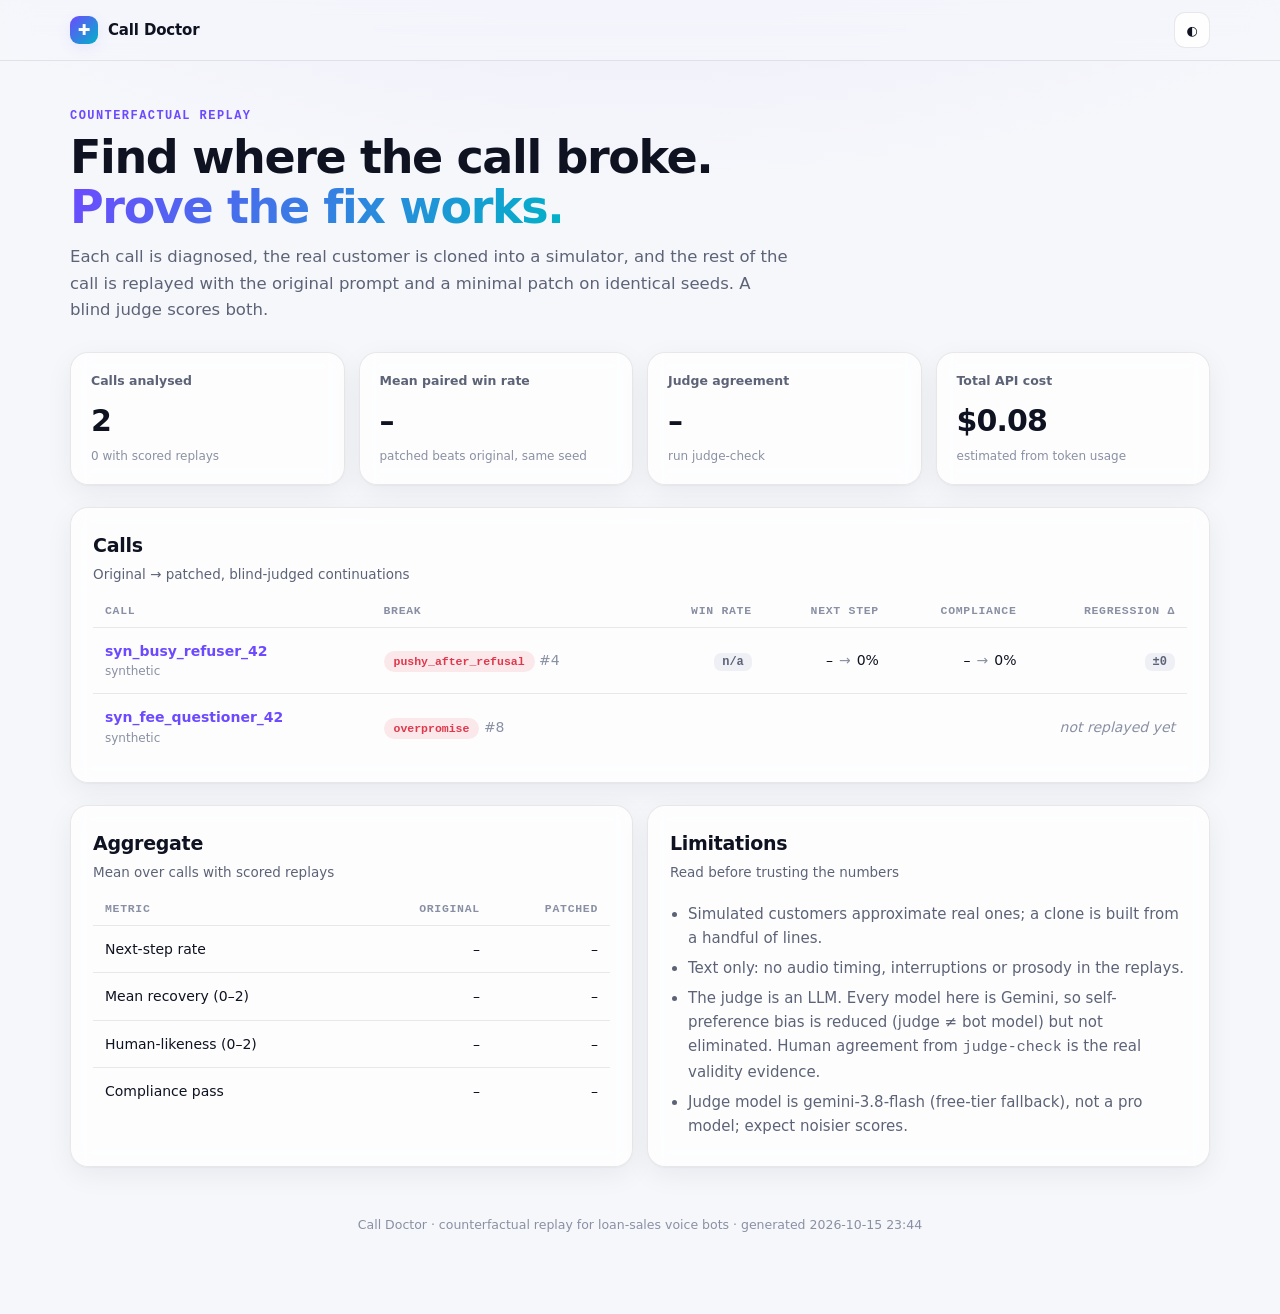
==== reports/index.html @ 1b31c324 "Step 8: static HTML reports (index + per call), light/dark, offline Co-Authored-By: Claude Opus 5.5 " ====
<!doctype html>
<html lang="en">
<head>
<meta charset="utf-8">
<meta name="viewport" content="width=device-width,initial-scale=1">
<title>Call Doctor</title>
<style>:root{
  --bg:#f6f7fb; --bg-glow:rgba(124,92,255,.10); --surface:rgba(255,255,255,.78); --surface-2:#eef0f6;
  --border:rgba(15,18,30,.09); --text:#0f1220; --muted:#5d6377; --faint:#8a90a3;
  --accent:#6d4aff; --accent-2:#00b3c7; --accent-soft:rgba(109,74,255,.10);
  --good:#0e9f6e; --good-soft:rgba(14,159,110,.12); --bad:#e0384b; --bad-soft:rgba(224,56,75,.11);
  --warn:#c97a00; --warn-soft:rgba(201,122,0,.12);
  --bot:rgba(109,74,255,.08); --cust:#ffffff; --shadow:0 1px 2px rgba(15,18,30,.04),0 8px 28px rgba(15,18,30,.06);
  --radius:18px; --sans:ui-sans-serif,"Inter","Segoe UI Variable","Segoe UI",-apple-system,system-ui,Roboto,sans-serif;
  --mono:ui-monospace,"JetBrains Mono","Cascadia Code","SF Mono",Consolas,monospace;
}
@media (prefers-color-scheme:dark){:root:not([data-theme="light"]){
  --bg:#07080d; --bg-glow:rgba(124,92,255,.18); --surface:rgba(20,22,32,.72); --surface-2:#141724;
  --border:rgba(255,255,255,.08); --text:#eceef6; --muted:#9aa0b4; --faint:#6b7186;
  --accent:#9b85ff; --accent-2:#3fd8e8; --accent-soft:rgba(155,133,255,.14);
  --good:#34d399; --good-soft:rgba(52,211,153,.13); --bad:#ff6b7d; --bad-soft:rgba(255,107,125,.13);
  --warn:#fbbf24; --warn-soft:rgba(251,191,36,.13);
  --bot:rgba(155,133,255,.10); --cust:#161927; --shadow:0 1px 2px rgba(0,0,0,.3),0 12px 40px rgba(0,0,0,.35);
}}
:root[data-theme="dark"]{
  --bg:#07080d; --bg-glow:rgba(124,92,255,.18); --surface:rgba(20,22,32,.72); --surface-2:#141724;
  --border:rgba(255,255,255,.08); --text:#eceef6; --muted:#9aa0b4; --faint:#6b7186;
  --accent:#9b85ff; --accent-2:#3fd8e8; --accent-soft:rgba(155,133,255,.14);
  --good:#34d399; --good-soft:rgba(52,211,153,.13); --bad:#ff6b7d; --bad-soft:rgba(255,107,125,.13);
  --warn:#fbbf24; --warn-soft:rgba(251,191,36,.13);
  --bot:rgba(155,133,255,.10); --cust:#161927; --shadow:0 1px 2px rgba(0,0,0,.3),0 12px 40px rgba(0,0,0,.35);
}
*{box-sizing:border-box}
html{-webkit-text-size-adjust:100%}
body{margin:0;font:15px/1.6 var(--sans);color:var(--text);background:var(--bg);
  background-image:radial-gradient(1200px 520px at 50% -180px,var(--bg-glow),transparent 70%);
  background-attachment:fixed;-webkit-font-smoothing:antialiased}
a{color:var(--accent);text-decoration:none} a:hover{text-decoration:underline}
.wrap{max-width:1180px;margin:0 auto;padding:0 20px 80px}

/* nav */
.nav{position:sticky;top:0;z-index:10;backdrop-filter:saturate(1.4) blur(14px);-webkit-backdrop-filter:saturate(1.4) blur(14px);
  background:color-mix(in srgb,var(--bg) 72%,transparent);border-bottom:1px solid var(--border)}
.nav .in{max-width:1180px;margin:0 auto;padding:12px 20px;display:flex;align-items:center;gap:14px}
.brand{display:flex;align-items:center;gap:10px;font-weight:700;letter-spacing:-.01em;color:var(--text)}
.brand:hover{text-decoration:none}
.logo{width:28px;height:28px;border-radius:9px;display:grid;place-items:center;color:#fff;font-size:15px;
  background:linear-gradient(135deg,var(--accent),var(--accent-2));box-shadow:0 4px 14px var(--accent-soft)}
.nav .sp{flex:1}
.btn{display:inline-flex;align-items:center;gap:8px;border:1px solid var(--border);background:var(--surface);
  color:var(--text);padding:8px 14px;border-radius:11px;font:600 13px var(--sans);cursor:pointer;transition:.15s}
.btn:hover{text-decoration:none;border-color:var(--accent);transform:translateY(-1px)}
.btn.primary{background:linear-gradient(135deg,var(--accent),color-mix(in srgb,var(--accent) 60%,var(--accent-2)));color:#fff;border-color:transparent}
.icon-btn{width:36px;height:36px;padding:0;justify-content:center}

/* hero */
.hero{padding:48px 0 28px}
.eyebrow{font:600 12px var(--mono);letter-spacing:.12em;text-transform:uppercase;color:var(--accent)}
h1{font-size:clamp(28px,4.4vw,46px);line-height:1.08;letter-spacing:-.03em;margin:10px 0 12px;font-weight:750}
h1 .grad{background:linear-gradient(120deg,var(--accent),var(--accent-2));-webkit-background-clip:text;background-clip:text;color:transparent}
.lede{color:var(--muted);font-size:16.5px;max-width:720px;margin:0}
h2{font-size:19px;letter-spacing:-.015em;margin:0 0 4px;font-weight:700}
.sub{color:var(--muted);font-size:13.5px;margin:0 0 18px}

/* cards & grid */
.card{background:var(--surface);border:1px solid var(--border);border-radius:var(--radius);padding:22px;
  box-shadow:var(--shadow);backdrop-filter:blur(10px);-webkit-backdrop-filter:blur(10px)}
.section{margin-top:22px}
.grid{display:grid;gap:14px}
.kpis{grid-template-columns:repeat(auto-fit,minmax(200px,1fr))}
.two{grid-template-columns:1fr 1fr}
@media (max-width:820px){.two{grid-template-columns:1fr}}
.kpi{padding:18px 20px}
.kpi .label{color:var(--muted);font-size:12.5px;font-weight:600}
.kpi .value{font-size:30px;font-weight:750;letter-spacing:-.03em;margin-top:6px;font-variant-numeric:tabular-nums}
.kpi .hint{color:var(--faint);font-size:12px;margin-top:2px}
.arrow{color:var(--faint);font-weight:500;margin:0 6px}

/* chips & pills */
.chips{display:flex;flex-wrap:wrap;gap:6px;margin-top:8px}
.chip{display:inline-flex;align-items:center;gap:6px;font:600 11.5px var(--mono);padding:3px 9px;border-radius:999px;
  background:var(--surface-2);color:var(--muted);border:1px solid var(--border)}
.chip.s1{background:var(--warn-soft);color:var(--warn);border-color:transparent}
.chip.s2,.chip.s3{background:var(--bad-soft);color:var(--bad);border-color:transparent}
.chip.ok{background:var(--good-soft);color:var(--good);border-color:transparent}
.chip.acc{background:var(--accent-soft);color:var(--accent);border-color:transparent}
.pill{font:700 12px var(--mono);padding:2px 8px;border-radius:7px;font-variant-numeric:tabular-nums}
.pill.up{background:var(--good-soft);color:var(--good)} .pill.down{background:var(--bad-soft);color:var(--bad)}
.pill.flat{background:var(--surface-2);color:var(--muted)}

/* transcript */
.chat{display:flex;flex-direction:column;gap:10px}
.msg{max-width:82%;padding:11px 15px;border-radius:16px;border:1px solid var(--border);position:relative}
.msg .who{font:600 11px var(--mono);letter-spacing:.06em;text-transform:uppercase;color:var(--faint);margin-bottom:3px;display:flex;gap:8px;align-items:center}
.msg .t{white-space:pre-wrap;word-wrap:break-word}
.msg.bot{align-self:flex-start;background:var(--bot);border-bottom-left-radius:6px}
.msg.customer{align-self:flex-end;background:var(--cust);border-bottom-right-radius:6px}
.msg.break{outline:2px solid var(--bad);outline-offset:2px;box-shadow:0 0 0 8px var(--bad-soft)}
.msg.after{opacity:.45}
.tag-break{font:700 10.5px var(--mono);letter-spacing:.08em;color:#fff;background:var(--bad);padding:2px 7px;border-radius:6px}
.fork{display:flex;align-items:center;gap:12px;color:var(--bad);font:600 12px var(--mono);letter-spacing:.04em;margin:6px 0}
.fork::before,.fork::after{content:"";flex:1;border-top:1px dashed var(--bad);opacity:.5}
.chat.compact .msg{max-width:94%;font-size:14px;padding:9px 12px}

/* diff */
.diff{font:12.5px/1.65 var(--mono);border-radius:12px;overflow:hidden;border:1px solid var(--border);background:var(--surface-2)}
.diff div{padding:1px 14px;white-space:pre-wrap;word-break:break-word}
.diff .add{background:var(--good-soft);color:var(--good)} .diff .del{background:var(--bad-soft);color:var(--bad);text-decoration:line-through;text-decoration-color:color-mix(in srgb,var(--bad) 40%,transparent)}
.diff .hunk{color:var(--accent);background:var(--accent-soft)} .diff .meta{color:var(--faint)} .diff .ctx{color:var(--muted)}

/* tables */
.tbl{width:100%;border-collapse:separate;border-spacing:0;font-size:14px;font-variant-numeric:tabular-nums}
.tbl th{text-align:left;font:600 11.5px var(--mono);letter-spacing:.06em;text-transform:uppercase;color:var(--faint);padding:0 12px 10px;border-bottom:1px solid var(--border)}
.tbl td{padding:12px;border-bottom:1px solid var(--border)} .tbl tr:last-child td{border-bottom:0}
.tbl tr.row-link:hover td{background:var(--accent-soft)}
.tbl .num{text-align:right}
.scroll{overflow-x:auto;-webkit-overflow-scrolling:touch}

/* compare */
.col-h{display:flex;align-items:center;justify-content:space-between;gap:10px;margin-bottom:12px}
.col-h h3{margin:0;font-size:14px;letter-spacing:.02em}
.badges{display:flex;gap:6px;flex-wrap:wrap}
details{margin-top:12px} summary{cursor:pointer;color:var(--muted);font-size:13px}
details p{color:var(--muted);font-size:13.5px}

/* audio */
.audio{display:grid;grid-template-columns:1fr 1fr;gap:14px} @media (max-width:820px){.audio{grid-template-columns:1fr}}
.audio .card{padding:16px 18px} audio{width:100%;margin-top:8px}

.note{border-left:3px solid var(--accent);padding:4px 0 4px 14px;color:var(--muted)}
ul.lim{margin:0;padding-left:18px;color:var(--muted)} ul.lim li{margin:6px 0}
.empty{color:var(--faint);font-style:italic}
footer{color:var(--faint);font-size:12.5px;text-align:center;margin-top:48px}
form .field{display:flex;flex-direction:column;gap:6px;margin-bottom:14px}
input[type=file],input[type=password],input[type=text],select{font:14px var(--sans);color:var(--text);background:var(--surface-2);
  border:1px solid var(--border);border-radius:11px;padding:10px 12px}
.status{font:600 12px var(--mono);padding:3px 9px;border-radius:999px}
.status.running{background:var(--accent-soft);color:var(--accent)} .status.done{background:var(--good-soft);color:var(--good)}
.status.failed{background:var(--bad-soft);color:var(--bad)} .status.queued{background:var(--surface-2);color:var(--muted)}
pre.log{font:12px/1.6 var(--mono);background:var(--surface-2);border:1px solid var(--border);border-radius:12px;padding:14px;max-height:420px;overflow:auto;white-space:pre-wrap}</style>
<script>
  try{var t=localStorage.getItem("cd-theme");if(t)document.documentElement.dataset.theme=t}catch(e){}
  function cdTheme(){var r=document.documentElement,d=r.dataset.theme||(matchMedia("(prefers-color-scheme: dark)").matches?"dark":"light"),n=d==="dark"?"light":"dark";r.dataset.theme=n;try{localStorage.setItem("cd-theme",n)}catch(e){}}
</script>
</head>
<body>
<nav class="nav"><div class="in">
  <a class="brand" href="index.html"><span class="logo">✚</span>Call Doctor</a>
  <span class="sp"></span>
  
  <button class="btn icon-btn" onclick="cdTheme()" aria-label="Toggle theme" title="Toggle theme">◐</button>
</div></nav>
<main class="wrap">

<section class="hero">
  <div class="eyebrow">Counterfactual replay</div>
  <h1>Find where the call broke.<br><span class="grad">Prove the fix works.</span></h1>
  <p class="lede">Each call is diagnosed, the real customer is cloned into a simulator, and the rest of the call is
  replayed with the original prompt and a minimal patch on identical seeds. A blind judge scores both.</p>
</section>

<div class="grid kpis">
  <div class="card kpi"><div class="label">Calls analysed</div><div class="value">2</div>
    <div class="hint">0 with scored replays</div></div>
  <div class="card kpi"><div class="label">Mean paired win rate</div><div class="value">–</div>
    <div class="hint">patched beats original, same seed</div></div>
  <div class="card kpi"><div class="label">Judge agreement</div>
    <div class="value">–</div>
    <div class="hint">run judge-check</div></div>
  <div class="card kpi"><div class="label">Total API cost</div><div class="value">$0.08</div>
    <div class="hint">estimated from token usage</div></div>
</div>

<div class="section card">
  <h2>Calls</h2><p class="sub">Original → patched, blind-judged continuations</p>
  
  <div class="scroll"><table class="tbl">
    <tr><th>Call</th><th>Break</th><th class="num">Win rate</th><th class="num">Next step</th><th class="num">Compliance</th><th class="num">Regression Δ</th></tr>
    
    <tr class="row-link">
      <td><a href="syn_busy_refuser_42.html"><b>syn_busy_refuser_42</b></a><div style="color:var(--faint);font-size:12px">synthetic</div></td>
      <td><span class="chip s2">pushy_after_refusal</span> <span style="color:var(--faint)">#4</span></td>
      
      <td class="num"><span class="pill flat">n/a</span></td>
      <td class="num">–<span class="arrow">→</span>0%</td>
      <td class="num">–<span class="arrow">→</span>0%</td>
      <td class="num"><span class="pill flat">±0</span></td>
      
    </tr>
    
    <tr class="row-link">
      <td><a href="syn_fee_questioner_42.html"><b>syn_fee_questioner_42</b></a><div style="color:var(--faint);font-size:12px">synthetic</div></td>
      <td><span class="chip s2">overpromise</span> <span style="color:var(--faint)">#8</span></td>
      <td class="num" colspan="4"><span class="empty">not replayed yet</span></td>
    </tr>
    
  </table></div>
  
</div>

<div class="section grid two">
  <div class="card"><h2>Aggregate</h2><p class="sub">Mean over calls with scored replays</p>
    <div class="scroll"><table class="tbl">
      <tr><th>Metric</th><th class="num">Original</th><th class="num">Patched</th></tr>
      <tr><td>Next-step rate</td><td class="num">–</td><td class="num">–</td></tr>
      <tr><td>Mean recovery (0–2)</td><td class="num">–</td><td class="num">–</td></tr>
      <tr><td>Human-likeness (0–2)</td><td class="num">–</td><td class="num">–</td></tr>
      <tr><td>Compliance pass</td><td class="num">–</td><td class="num">–</td></tr>
    </table></div></div>
  <div class="card"><h2>Limitations</h2><p class="sub">Read before trusting the numbers</p>
    <ul class="lim">
      <li>Simulated customers approximate real ones; a clone is built from a handful of lines.</li>
      <li>Text only: no audio timing, interruptions or prosody in the replays.</li>
      <li>The judge is an LLM. Every model here is Gemini, so self-preference bias is reduced (judge ≠ bot model) but not eliminated. Human agreement from <code>judge-check</code> is the real validity evidence.</li>
      <li>Judge model is gemini-3.8-flash (free-tier fallback), not a pro model; expect noisier scores.</li>
    </ul></div>
</div>

<footer>Call Doctor · counterfactual replay for loan-sales voice bots · generated 2026-10-15 23:44</footer>
</main>
</body>
</html>
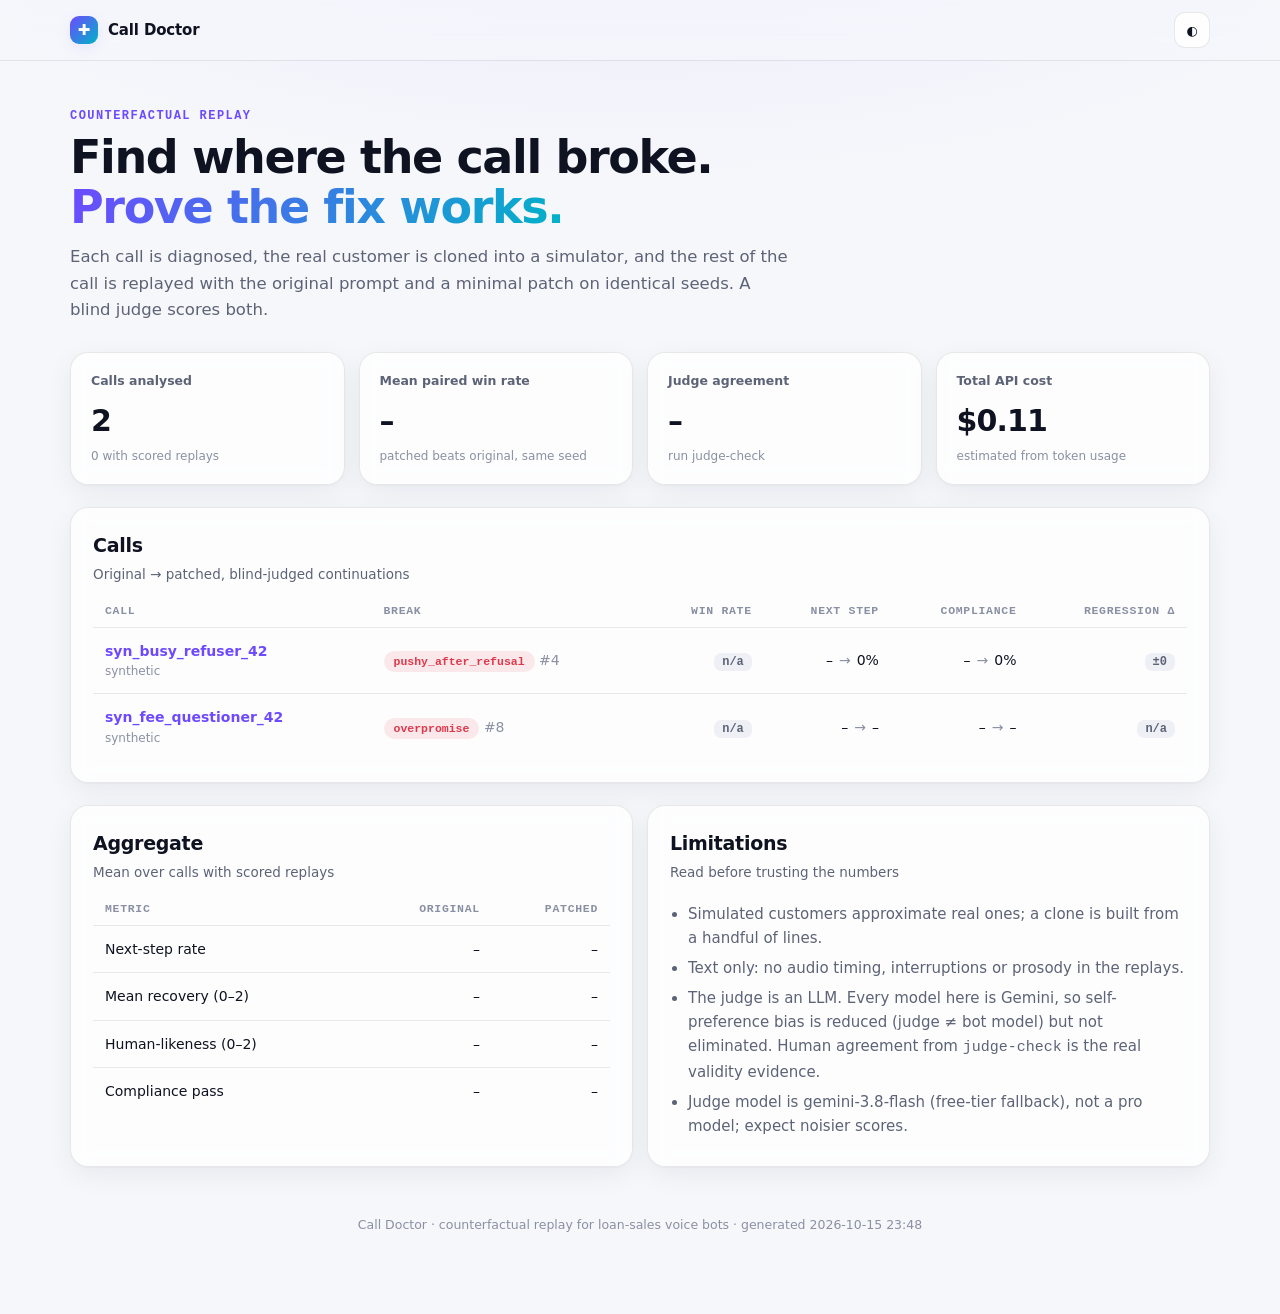
==== commit 8d5ad7c4: "Steps 9-10: judge-check and run-all (shared pipeline module) Co-Authored-By: Claude Opus 5.5 <norepl" ====
--- a/reports/index.html
+++ b/reports/index.html
@@ -167,7 +167,7 @@
   <div class="card kpi"><div class="label">Judge agreement</div>
     <div class="value">–</div>
     <div class="hint">run judge-check</div></div>
-  <div class="card kpi"><div class="label">Total API cost</div><div class="value">$0.08</div>
+  <div class="card kpi"><div class="label">Total API cost</div><div class="value">$0.11</div>
     <div class="hint">estimated from token usage</div></div>
 </div>
 
@@ -191,7 +191,12 @@
     <tr class="row-link">
       <td><a href="syn_fee_questioner_42.html"><b>syn_fee_questioner_42</b></a><div style="color:var(--faint);font-size:12px">synthetic</div></td>
       <td><span class="chip s2">overpromise</span> <span style="color:var(--faint)">#8</span></td>
-      <td class="num" colspan="4"><span class="empty">not replayed yet</span></td>
+      
+      <td class="num"><span class="pill flat">n/a</span></td>
+      <td class="num">–<span class="arrow">→</span>–</td>
+      <td class="num">–<span class="arrow">→</span>–</td>
+      <td class="num"><span class="pill flat">n/a</span></td>
+      
     </tr>
     
   </table></div>
@@ -216,7 +221,7 @@
     </ul></div>
 </div>
 
-<footer>Call Doctor · counterfactual replay for loan-sales voice bots · generated 2026-10-15 23:44</footer>
+<footer>Call Doctor · counterfactual replay for loan-sales voice bots · generated 2026-10-15 23:48</footer>
 </main>
 </body>
 </html>
